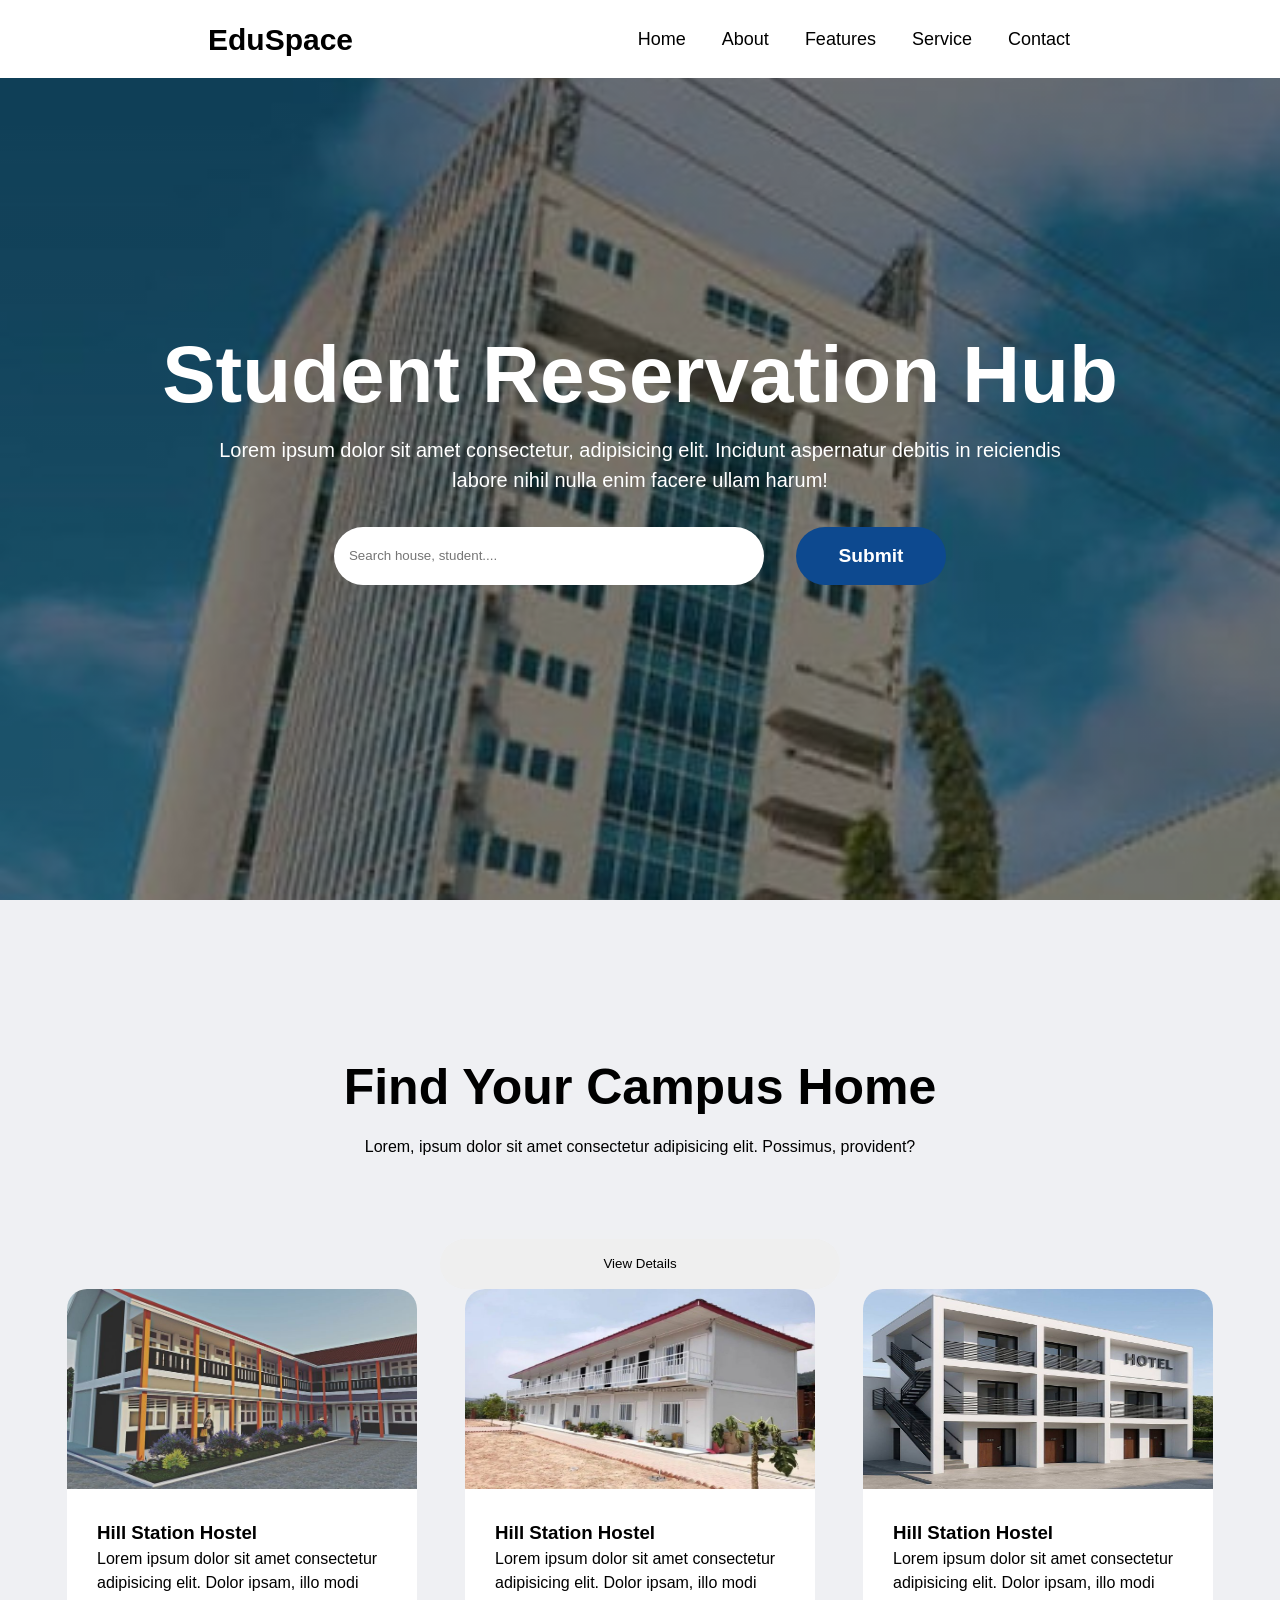
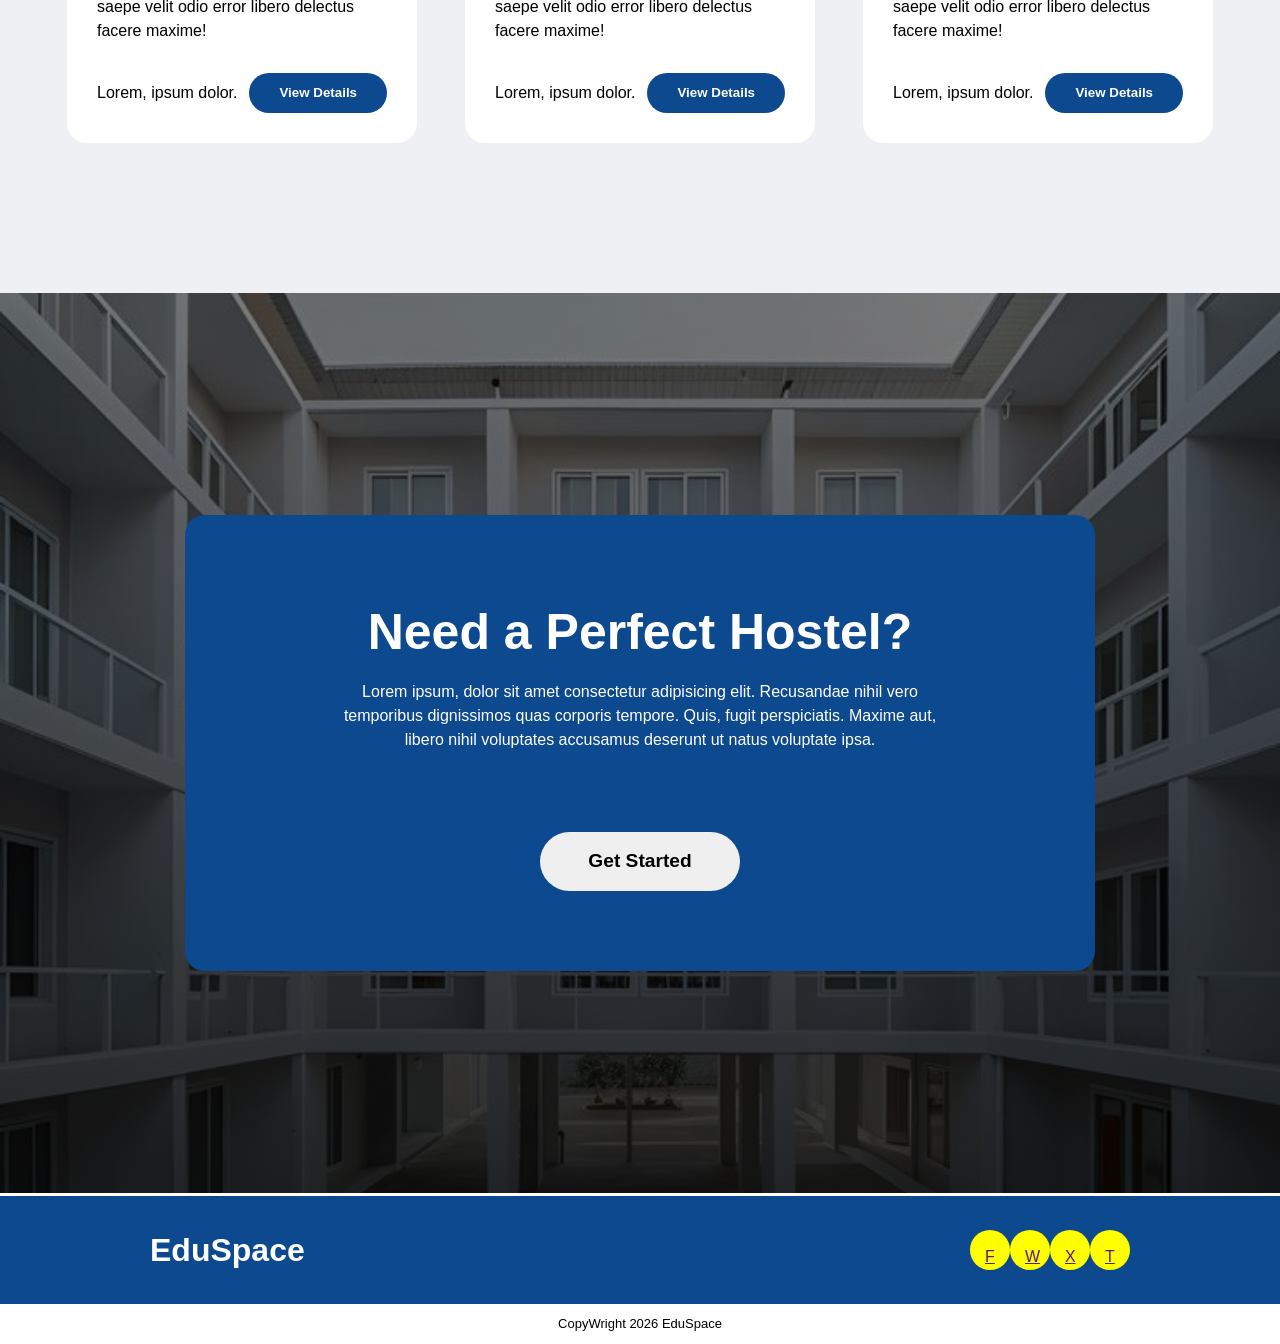
==== index.html @ 9e896684 "Add About, Contact, Features, and Services pages with corresponding styles and images - Created abou" ====
<!doctype html>
<html lang="en">
  <head>
    <meta charset="UTF-8" />
    <meta name="viewport" content="width=device-width, initial-scale=1.0" />
    <link rel="stylesheet" href="/style.css" />
    <title>Assignment 1</title>
  </head>
  <body>
    <header>
      <nav>
        <div class="logo">EduSpace</div>

        <ul>
          <li><a href="/index.html">Home</a></li>
          <li><a href="/about.html">About</a></li>
          <li><a href="/features.html">Features</a></li>
          <li><a href="/services.html">Service</a></li>
          <li><a href="/contact.html">Contact</a></li>
        </ul>
      </nav>
    </header>

    <section class="hero">
      <div class="bg-layer">
        <div class="hero-content">
          <div class="hero-text">
            <h1 class="h1-text">Student Reservation Hub</h1>
            <p class="p-text">
              Lorem ipsum dolor sit amet consectetur, adipisicing elit. Incidunt
              aspernatur debitis in reiciendis labore nihil nulla enim facere
              ullam harum!
            </p>
          </div>

          <div class="input-container">
            <input type="text" placeholder="Search house, student...." />
            <button>Submit</button>
          </div>
          <!-- <div class="availability-box">
          <div class="availability-box-content">
            <div class="text">
              <p>Lorem ipsum dolor sit amet consectetur.</p>
              <h3>Lorem ipsum dolor sit.</h3>
            </div>
            <div class="input-box">
              <input type="date" name="" id="" />
              <input type="date" name="" id="" />
            </div>
            <div class="check-btn-container">
              <button type="submit" class="check-btn">Submit</button>
            </div>
          </div>
        </div> -->
        </div>
      </div>
    </section>

    <section class="house-listing">
      <div class="section-container">
        <div class="section-header">
          <h2 class="h2-text">Find Your Campus Home</h2>
          <p class="p-text">
            Lorem, ipsum dolor sit amet consectetur adipisicing elit. Possimus,
            provident?
          </p>
        </div>

        <!-- The Trigger Button (Place this inside your hostel card components) -->
        <button popovertarget="hostel-popover" class="view-details-btn">
          View Details
        </button>

        <!-- The Popover Modal Component -->
        <div id="hostel-popover" popover>
          <div class="popover-container">
            <!-- Left Column: Image -->
            <div class="popover-media">
              <img
                src="https://unsplash.com"
                alt="Hill Station Hostel Exterior"
              />
            </div>

            <!-- Right Column: Text & Content -->
            <div class="popover-content">
              <div class="popover-header">
                <h2>Hill Station Hostel</h2>
                <div class="rating">⭐ 4.8 / 5.0</div>
              </div>

              <p class="popover-description">
                Lorem ipsum dolor sit amet consectetur adipisicing elit. Dolor
                ipsam, illo modi saepe velit odio error libero delectus facere
                maxime! Experience premium campus living with modern amenities,
                study lounges, and high-speed internet.
              </p>

              <div class="popover-footer">
                <!-- Close Button (uses popovertargetaction="hide") -->
                <button
                  popovertarget="hostel-popover"
                  popovertargetaction="hide"
                  class="close-btn"
                >
                  Close
                </button>
              </div>
            </div>
          </div>
        </div>

        <div class="listing-card-container">
          <div class="card">
            <div class="card-img">
              <img src="/assets/images/image4.jpeg" alt="" />
            </div>
            <div class="card-bottom-content">
              <div class="card-header">
                <h3 class="h3-text">Hill Station Hostel</h3>
              </div>
              <div class="card-par">
                <p>
                  Lorem ipsum dolor sit amet consectetur adipisicing elit. Dolor
                  ipsam, illo modi saepe velit odio error libero delectus facere
                  maxime!
                </p>
              </div>

              <div class="card-footer">
                <p>Lorem, ipsum dolor.</p>
                <button popovertarget="hostel-popover">View Details</button>
              </div>
            </div>
          </div>

          <div class="card">
            <div class="card-img">
              <img src="/assets/images/image7.jpeg" alt="" />
            </div>
            <div class="card-bottom-content">
              <div class="card-header">
                <h3 class="h3-text">Hill Station Hostel</h3>
              </div>
              <div class="card-par">
                <p>
                  Lorem ipsum dolor sit amet consectetur adipisicing elit. Dolor
                  ipsam, illo modi saepe velit odio error libero delectus facere
                  maxime!
                </p>
              </div>

              <div class="card-footer">
                <p>Lorem, ipsum dolor.</p>
                <button>View Details</button>
              </div>
            </div>
          </div>
          <div class="card">
            <div class="card-img">
              <img src="/assets/images/image3.jpeg" alt="" />
            </div>
            <div class="card-bottom-content">
              <div class="card-header">
                <h3 class="h3-text">Hill Station Hostel</h3>
              </div>
              <div class="card-par">
                <p>
                  Lorem ipsum dolor sit amet consectetur adipisicing elit. Dolor
                  ipsam, illo modi saepe velit odio error libero delectus facere
                  maxime!
                </p>
              </div>

              <div class="card-footer">
                <p>Lorem, ipsum dolor.</p>
                <button>View Details</button>
              </div>
            </div>
          </div>
        </div>
      </div>
    </section>

    <!-- CTA Section -->
    <section class="cta-section">
      <div class="section-container">
        <div class="cta-container">
          <div class="section-header">
            <h2 class="h2-text">Need a Perfect Hostel?</h2>
            <p class="p-text">
              Lorem ipsum, dolor sit amet consectetur adipisicing elit.
              Recusandae nihil vero temporibus dignissimos quas corporis
              tempore. Quis, fugit perspiciatis. Maxime aut, libero nihil
              voluptates accusamus deserunt ut natus voluptate ipsa.
            </p>
          </div>
          <div class="input-container">
            <!-- <input type="text" placeholder="Search house, student...." /> -->
            <button>Get Started</button>
          </div>
        </div>
      </div>
    </section>

    <!-- Footer section -->
    <footer>
      <div class="footer-container">
        <div class="footer-head">
          <h1>EduSpace</h1>
          <div class="sm-icons">
            <ul>
              <a href="">
                <li>F</li>
              </a>
              <a href="">
                <li>W</li>
              </a>
              <a href="">
                <li>X</li>
              </a>
              <a href="">
                <li>T</li>
              </a>
            </ul>
          </div>
        </div>
      </div>
      <div class="footer-copy">CopyWright 2026 EduSpace</div>
    </footer>
  </body>
</html>
---- style.css ----
* {
  margin: 0;
  padding: 0;
  font-family: "Segoe UI", Tahoma, Geneva, Verdana, sans-serif;
  border: none;
  list-style: none;
  line-height: 1.5;
}

/* Section default style */
section .section-container {
  padding: 150px 0 150px 0;
  display: flex;
  flex-direction: column;
  align-items: center;
  justify-content: center;
}

body {
  background-color: #fff;
}
header {
  display: flex;
  flex-direction: row;
  /* padding-top: 3rem; */
  /* margin-left: 20rem; */
  /* margin-right: 20rem; */
  position: absolute;
  top: 0;
  left: 0;
  right: 0;
}
header .logo {
  font-weight: bold;
  font-size: 30px;
}
header nav {
  display: flex;
  align-items: center;
  justify-content: space-between;
  padding:  15px 13rem 15px 13rem;
  width: 100%;
  flex-direction: row;
  background-color: #fff;
  /* border-radius: 10px; */
  height: 3rem;
}
header nav ul {
  display: flex;
  flex-direction: row;
  gap: 2rem;
}

header nav ul a{
  text-decoration: none;
  font-size: 18px;
  color: #000;
}
header nav ul a:active{
  font-weight: bold;
}
header nav ul a:hover{
  font-weight: bold;
  transition: 0.2s ease-in-out;
  
}
header nav ul li {
  display: flex;
  margin: 2px;
  flex-direction: row;
  justify-content: space-around;
}

/* HERO SECTION */
.hero {
  background-image:
    linear-gradient(rgba(0, 0, 0, 0.5), rgba(0, 0, 0, 0.5)),
    url(./assets/images/image2.jpeg);
  background-size: cover;
  height: 100vh;
  display: flex;
  justify-content: center;
  align-items: center;
  background-position: center;
}

.bg-layer {
  background-color: rgba(#000, #000, #000, 12);
  /* position: ab; */
  height: 100vh;
  display: flex;
  justify-content: center;
  align-items: center;
  width: 100%;
}
.bg-layer .hero-text {
  text-align: center;
  display: flex;
  flex-direction: column;
  align-items: center;
  justify-content: center;
}
.h1-text {
  font-size: 5rem;
  font-family: "Segoe UI", Tahoma, Geneva, Verdana, sans-serif;
  color: #fff;
}
.hero .p-text {
  color: #fff !important;
}
.hero-text .p-text {
  /* font-size: 1.2rem; */
  font-size: 20px;

  width: 900px;
}

/* Hero Content */
.hero-content {
  display: flex;
  flex-direction: column;
  justify-content: center;
  align-items: center;
  gap: 2rem;
}

.input-container {
  display: flex;
  gap: 2rem;
}
.hero-content input,
button {
  padding: 15px;
  border-radius: 50rem;
  width: 400px;
}
.hero-content button {
  color: #fff;
  font-weight: bold;
  font-size: 1.2rem;
  width: 150px;
  background-color: rgb(13, 73, 143);
}

section.house-listing {
  background-color: #eff0f3;
}
section.house-listing .section-header {
  display: flex;
  flex-direction: column;
  text-align: center;
}

section .section-header {
  margin-bottom: 5rem;
  display: flex;
  flex-direction: column;
  align-items: center;
  text-align: center;
}
section .section-header .h2-text {
  font-size: 50px;
  margin-bottom: 10px;
  font-weight: bold;
}

section .section-header .h2-text,
.p-text {
  width: 600px;
}
.house-listing .h2-text,
.p-text {
  color: #000 !important;
}

.listing-card-container {
  display: flex;
  align-items: center;
  justify-content: center;
  gap: 3rem;
  /* display: grid; */
  /* grid-template-columns: repeat(2); */
}

.listing-card-container .card {
  width: 350px;
  background-color: #fff;
  border-radius: 20px;
}

.listing-card-container .card-img {
  height: 200px;
}

.listing-card-container img {
  border-top-left-radius: 20px;
  border-top-right-radius: 20px;
  width: 100%;

  /* width: fit-content; */
  /* height: fit-content; */
  height: 200px;
}

.card-bottom-content {
  padding: 30px;
}
.card-bottom-content .card-footer {
  margin-top: 30px;
  display: flex;
  flex-direction: row;
  align-items: center;
  justify-content: space-between;
}
.card-bottom-content button {
  width: fit-content;
  padding: 10px 30px;
  color: #fff;
  font-weight: bold;
  background-color: rgb(13, 73, 143);
}

/* CTA Section */
section.cta-section {
  background-image:
    linear-gradient(rgba(0, 0, 0, 0.5), rgba(0, 0, 0, 0.8)),
    url(./assets/images/image10.jpeg);
  background-size: cover;
  height: 100vh;
  display: flex;
  justify-content: center;
  align-items: center;
  background-position: center;
}

section .cta-container {
  background-color: rgb(13, 73, 143);
  padding: 5rem;
  display: flex;
  flex-direction: column;
  align-items: center;
  justify-content: center;
  width: 750px;
  border-radius: 20px;
}

section .cta-container .h2-text,
.cta-container .p-text {
  color: #fff !important ;
}
section .cta-container button {
  font-weight: bold;
  font-size: 1.2rem;
  width: 200px;
}

/* Footer section style */
footer {
  background-color: rgb(13, 73, 143);
  border-width: 20px;
  border-top: solid #fff
}

footer .footer-container {
  padding: 30px 150px;
  display: flex;
  flex-direction: column;
}
footer .footer-head {
  display: flex;
  flex-direction: row;
  justify-content: space-between;
  align-items: center;
  color: #fff;
}

footer .sm-icons ul {
  display: flex;
  flex-direction: row;
}
footer .sm-icons ul li {
  padding: 15px;
  width: 10px;
  height: 10px;
  border-radius: 500px;
  background-color: yellow;
}

footer .footer-copy {
  background-color: #fff;
  text-align: center;
  padding: 10px;
  font-size: small;
}

/* Popover Main Window Styles */
#hostel-popover {
  border: none;
  border-radius: 12px;
  box-shadow: 0 20px 40px rgba(0, 0, 0, 0.25);
  padding: 0;
  max-width: 800px;
  width: 90%;
  overflow: hidden;
  background-color: #ffffff;
  
  /* Center the popover cleanly on screen */
  margin: auto; 
}

/* Two-Column Layout */
.popover-container {
  display: flex;
  flex-direction: row;
  min-height: 400px;
}

/* Left Image Box */
.popover-media {
  flex: 1;
  background-color: #f0f0f0;
}

.popover-media img {
  width: 100%;
  height: 100%;
  object-fit: cover;
  display: block;
}

/* Right Content Box */
.popover-content {
  flex: 1.2;
  padding: 32px;
  display: flex;
  flex-direction: column;
  justify-content: space-between;
}

/* Typography & Details */
.popover-header h2 {
  margin: 0 0 6px 0;
  font-size: 1.6rem;
  color: #1a1a1a;
  font-family: sans-serif;
}

.rating {
  font-size: 0.95rem;
  color: #e67e22;
  font-weight: bold;
}

.popover-description {
  color: #555555;
  font-size: 0.95rem;
  line-height: 1.6;
  margin: 20px 0;
}

/* Dimmed & Blurred Page Overlay */
#hostel-popover::backdrop {
  background-color: rgba(0, 0, 0, 0.4);
  backdrop-filter: blur(4px);
}

/* Buttons */
.close-btn {
  background-color: #0056b3;
  color: #ffffff;
  border: none;
  padding: 10px 24px;
  font-size: 0.95rem;
  font-weight: 600;
  border-radius: 6px;
  cursor: pointer;
  align-self: flex-start;
  transition: background 0.2s ease;
}

.close-btn:hover {
  background-color: #004085;
}

/* Mobile Responsiveness (Stacked columns on small screens) */
@media (max-width: 650px) {
  .popover-container {
    flex-direction: column;
  }
  .popover-media {
    height: 200px;
  }
}
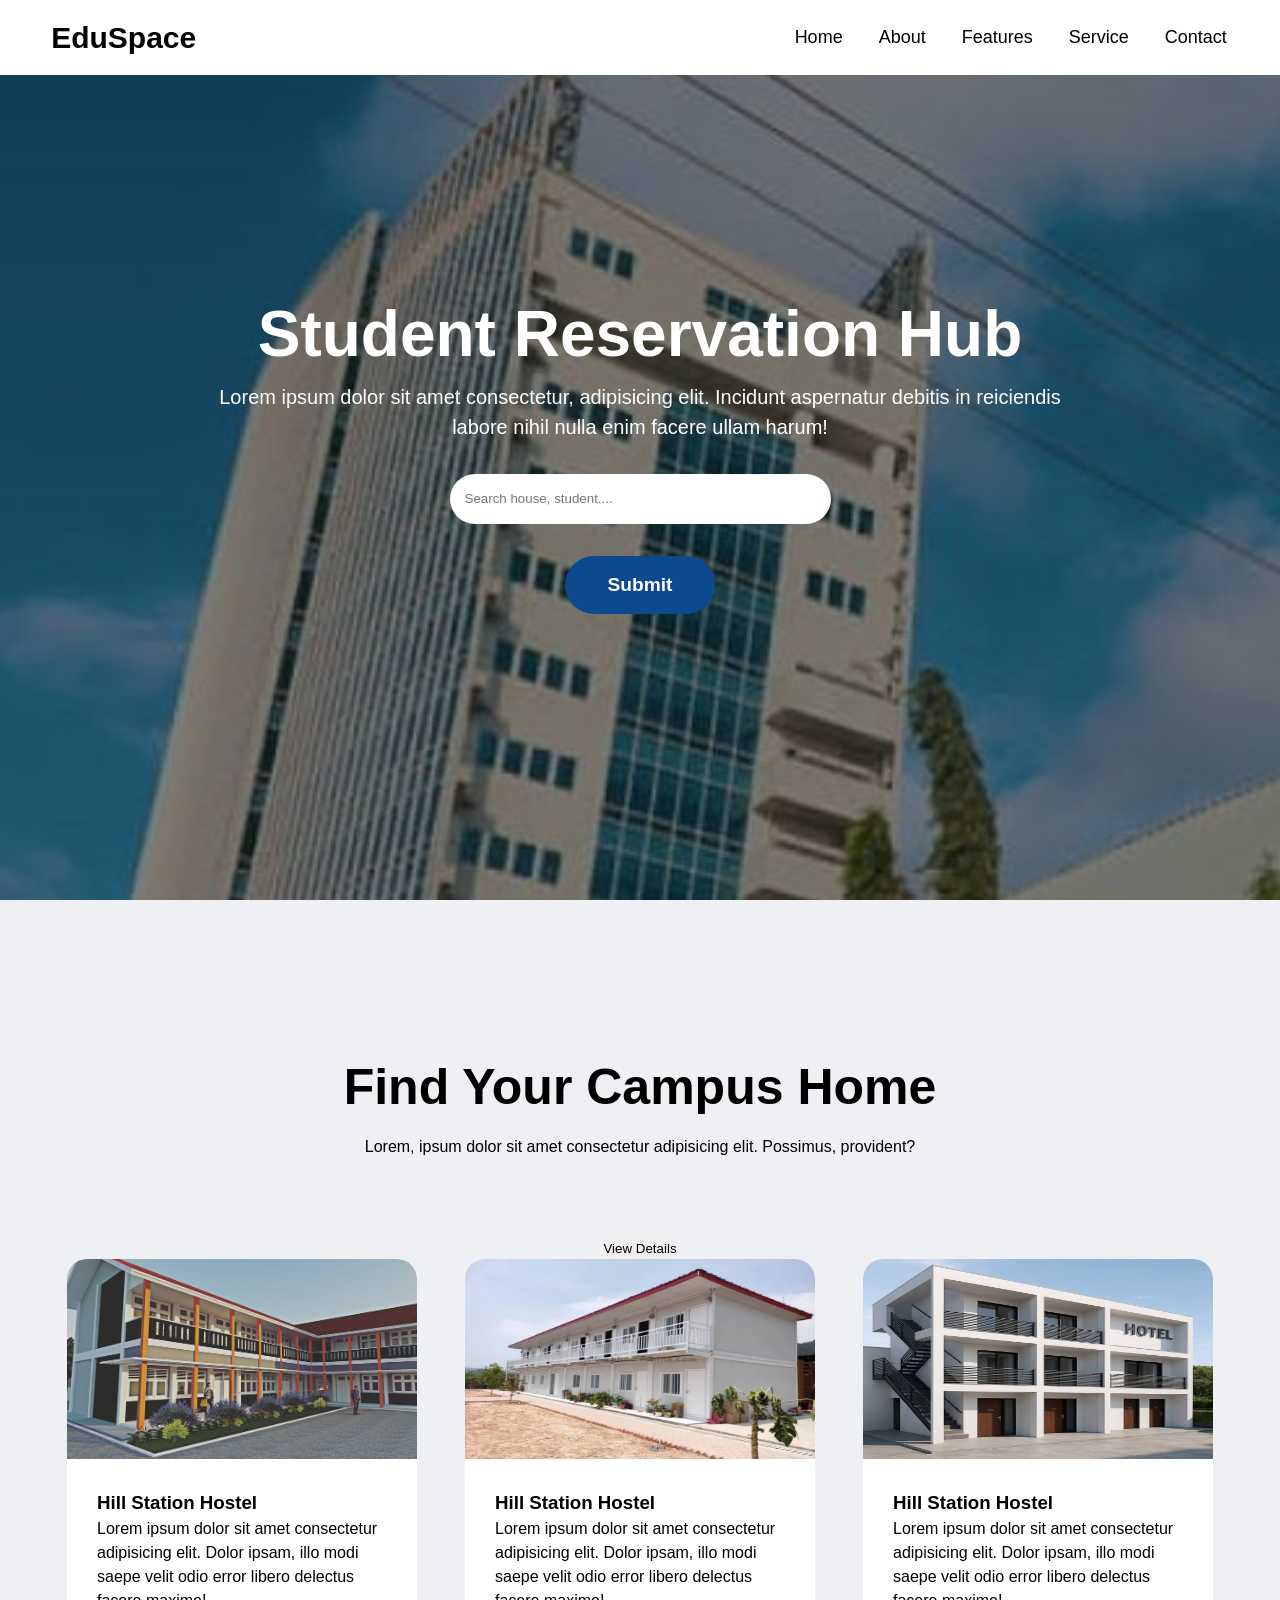
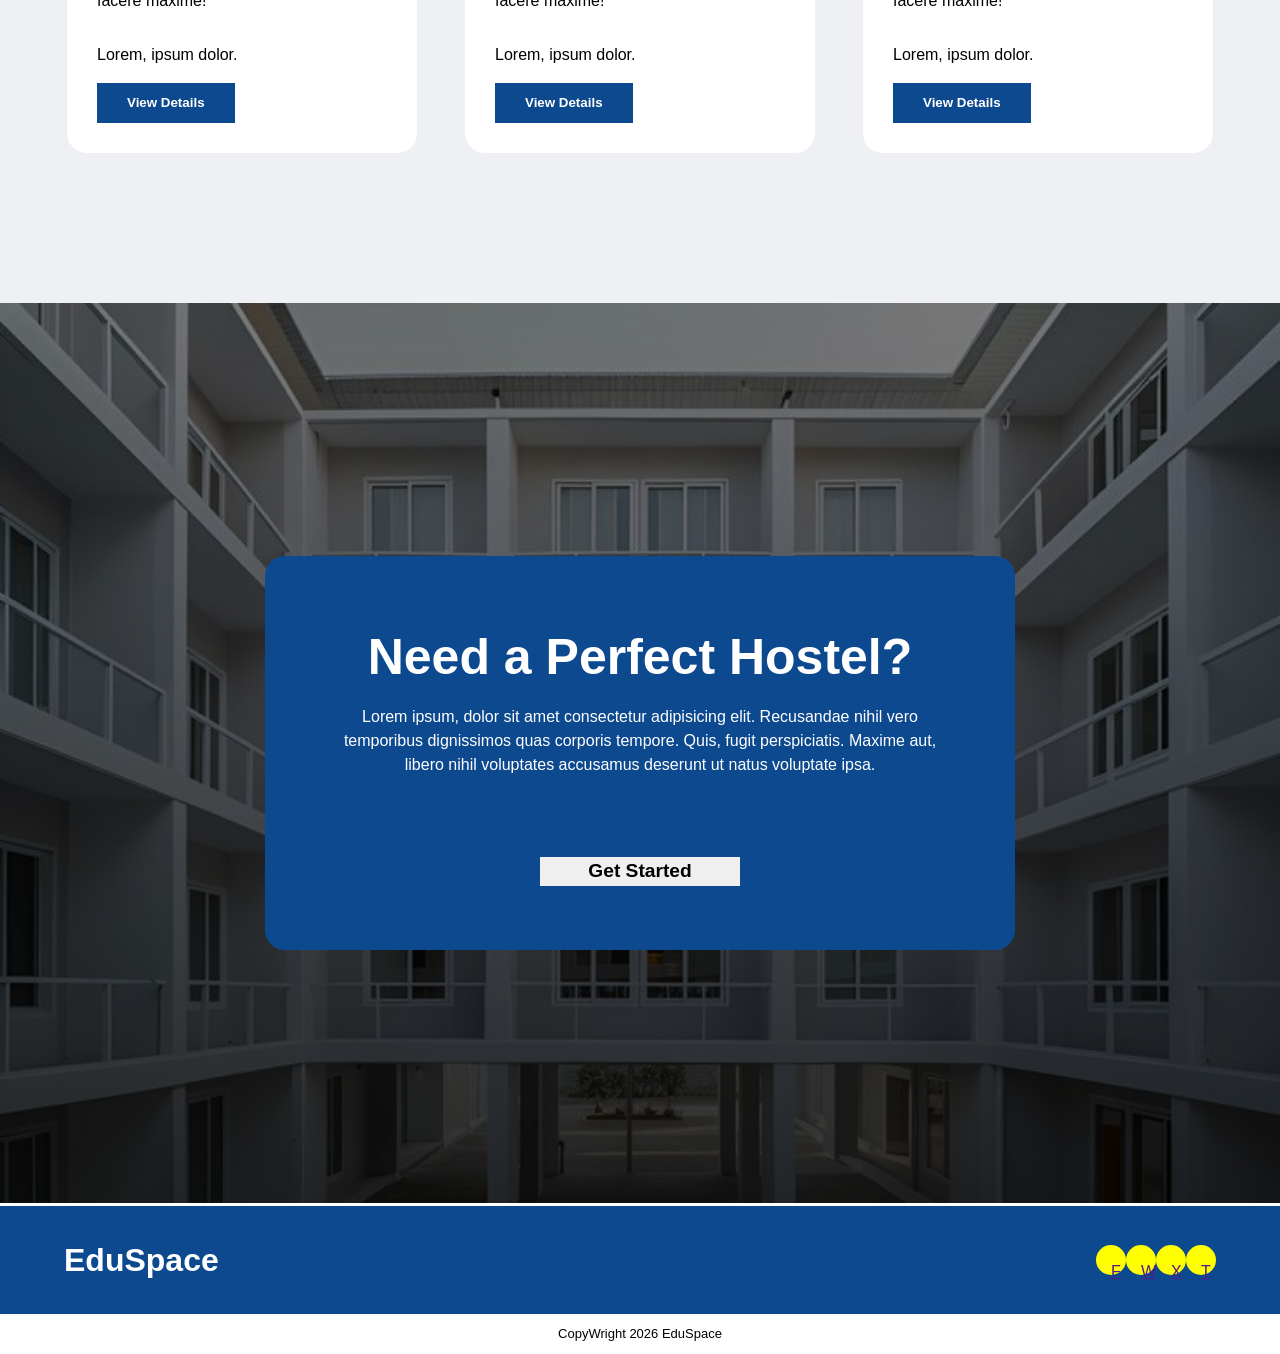
==== commit 93f566cb: "Refactor HTML and CSS for improved structure and responsiveness; update links and styles across mult" ====
--- a/index.html
+++ b/index.html
@@ -3,20 +3,26 @@
   <head>
     <meta charset="UTF-8" />
     <meta name="viewport" content="width=device-width, initial-scale=1.0" />
-    <link rel="stylesheet" href="/style.css" />
+    <link rel="stylesheet" href="style.css" />
     <title>Assignment 1</title>
   </head>
   <body>
     <header>
       <nav>
         <div class="logo">EduSpace</div>
+        <input class="menu-checkbox" type="checkbox" id="menu-toggle" />
+        <label class="menu-toggle" for="menu-toggle" aria-label="Toggle navigation">
+          <span></span>
+          <span></span>
+          <span></span>
+        </label>
 
         <ul>
-          <li><a href="/index.html">Home</a></li>
-          <li><a href="/about.html">About</a></li>
-          <li><a href="/features.html">Features</a></li>
-          <li><a href="/services.html">Service</a></li>
-          <li><a href="/contact.html">Contact</a></li>
+          <li><a href="index.html">Home</a></li>
+          <li><a href="about.html">About</a></li>
+          <li><a href="features.html">Features</a></li>
+          <li><a href="services.html">Service</a></li>
+          <li><a href="contact.html">Contact</a></li>
         </ul>
       </nav>
     </header>
@@ -77,7 +83,7 @@
             <!-- Left Column: Image -->
             <div class="popover-media">
               <img
-                src="https://unsplash.com"
+                src="assets/images/image10.jpeg"
                 alt="Hill Station Hostel Exterior"
               />
             </div>
@@ -113,7 +119,7 @@
         <div class="listing-card-container">
           <div class="card">
             <div class="card-img">
-              <img src="/assets/images/image4.jpeg" alt="" />
+              <img src="assets/images/image4.jpeg" alt="" />
             </div>
             <div class="card-bottom-content">
               <div class="card-header">
@@ -136,7 +142,7 @@
 
           <div class="card">
             <div class="card-img">
-              <img src="/assets/images/image7.jpeg" alt="" />
+              <img src="assets/images/image7.jpeg" alt="" />
             </div>
             <div class="card-bottom-content">
               <div class="card-header">
@@ -158,7 +164,7 @@
           </div>
           <div class="card">
             <div class="card-img">
-              <img src="/assets/images/image3.jpeg" alt="" />
+              <img src="assets/images/image3.jpeg" alt="" />
             </div>
             <div class="card-bottom-content">
               <div class="card-header">
--- a/style.css
+++ b/style.css
@@ -1,10 +1,16 @@
 * {
   margin: 0;
   padding: 0;
+  box-sizing: border-box;
   font-family: "Segoe UI", Tahoma, Geneva, Verdana, sans-serif;
   border: none;
   list-style: none;
   line-height: 1.5;
+}
+
+img {
+  max-width: 100%;
+  display: block;
 }
 
 /* Section default style */
@@ -38,17 +44,19 @@
   display: flex;
   align-items: center;
   justify-content: space-between;
-  padding:  15px 13rem 15px 13rem;
+  padding: 15px clamp(1rem, 4vw, 13rem);
   width: 100%;
   flex-direction: row;
   background-color: #fff;
-  /* border-radius: 10px; */
-  height: 3rem;
+  min-height: 3rem;
+  gap: 1rem;
 }
 header nav ul {
   display: flex;
   flex-direction: row;
   gap: 2rem;
+  flex-wrap: wrap;
+  justify-content: center;
 }
 
 header nav ul a{
@@ -69,6 +77,19 @@
   margin: 2px;
   flex-direction: row;
   justify-content: space-around;
+}
+
+.menu-checkbox {
+  position: absolute;
+  width: 1px;
+  height: 1px;
+  overflow: hidden;
+  clip-path: inset(50%);
+  white-space: nowrap;
+}
+
+.menu-toggle {
+  display: none;
 }
 
 /* HERO SECTION */
@@ -101,7 +122,7 @@
   justify-content: center;
 }
 .h1-text {
-  font-size: 5rem;
+  font-size: clamp(2.6rem, 5vw, 5rem);
   font-family: "Segoe UI", Tahoma, Geneva, Verdana, sans-serif;
   color: #fff;
 }
@@ -111,8 +132,7 @@
 .hero-text .p-text {
   /* font-size: 1.2rem; */
   font-size: 20px;
-
-  width: 900px;
+  width: min(900px, 90vw);
 }
 
 /* Hero Content */
@@ -127,12 +147,14 @@
 .input-container {
   display: flex;
   gap: 2rem;
+  flex-wrap: wrap;
+  justify-content: center;
 }
 .hero-content input,
-button {
+.hero-content button {
   padding: 15px;
   border-radius: 50rem;
-  width: 400px;
+  width: min(400px, 100%);
 }
 .hero-content button {
   color: #fff;
@@ -166,7 +188,7 @@
 
 section .section-header .h2-text,
 .p-text {
-  width: 600px;
+  width: min(600px, 100%);
 }
 .house-listing .h2-text,
 .p-text {
@@ -175,15 +197,16 @@
 
 .listing-card-container {
   display: flex;
-  align-items: center;
-  justify-content: center;
+  align-items: stretch;
+  justify-content: center;
+  flex-wrap: wrap;
   gap: 3rem;
   /* display: grid; */
   /* grid-template-columns: repeat(2); */
 }
 
 .listing-card-container .card {
-  width: 350px;
+  width: min(350px, 100%);
   background-color: #fff;
   border-radius: 20px;
 }
@@ -211,6 +234,8 @@
   flex-direction: row;
   align-items: center;
   justify-content: space-between;
+  gap: 1rem;
+  flex-wrap: wrap;
 }
 .card-bottom-content button {
   width: fit-content;
@@ -235,12 +260,12 @@
 
 section .cta-container {
   background-color: rgb(13, 73, 143);
-  padding: 5rem;
-  display: flex;
-  flex-direction: column;
-  align-items: center;
-  justify-content: center;
-  width: 750px;
+  padding: clamp(2rem, 5vw, 5rem);
+  display: flex;
+  flex-direction: column;
+  align-items: center;
+  justify-content: center;
+  width: min(750px, calc(100% - 2rem));
   border-radius: 20px;
 }
 
@@ -262,7 +287,7 @@
 }
 
 footer .footer-container {
-  padding: 30px 150px;
+  padding: 30px clamp(1.5rem, 5vw, 9.375rem);
   display: flex;
   flex-direction: column;
 }
@@ -272,6 +297,8 @@
   justify-content: space-between;
   align-items: center;
   color: #fff;
+  gap: 1rem;
+  flex-wrap: wrap;
 }
 
 footer .sm-icons ul {
@@ -291,6 +318,140 @@
   text-align: center;
   padding: 10px;
   font-size: small;
+}
+
+@media (max-width: 900px) {
+  header {
+    position: relative;
+  }
+
+  header nav {
+    flex-direction: column;
+    padding-top: 1rem;
+    padding-bottom: 1rem;
+  }
+
+  .hero {
+    height: auto;
+    min-height: 100vh;
+  }
+
+  .bg-layer {
+    padding: 5rem 1rem 4rem;
+  }
+
+  .listing-card-container {
+    flex-direction: column;
+  }
+
+  .card-bottom-content .card-footer {
+    justify-content: center;
+  }
+}
+
+@media (max-width: 650px) {
+  header nav {
+    display: grid;
+    grid-template-columns: 1fr auto;
+    align-items: center;
+  }
+
+  header nav .menu-toggle {
+    display: flex;
+    flex-direction: column;
+    justify-content: center;
+    gap: 5px;
+    width: 44px;
+    height: 44px;
+    cursor: pointer;
+  }
+
+  .menu-toggle span {
+    width: 26px;
+    height: 2px;
+    background-color: #000;
+    transition: transform 0.2s ease, opacity 0.2s ease;
+  }
+
+  .menu-checkbox:focus-visible + .menu-toggle {
+    outline: 2px solid rgb(13, 73, 143);
+    outline-offset: 3px;
+  }
+
+  .menu-checkbox:checked + .menu-toggle span:first-child {
+    transform: translateY(7px) rotate(45deg);
+  }
+
+  .menu-checkbox:checked + .menu-toggle span:nth-child(2) {
+    opacity: 0;
+  }
+
+  .menu-checkbox:checked + .menu-toggle span:last-child {
+    transform: translateY(-7px) rotate(-45deg);
+  }
+
+  header nav ul {
+    display: none;
+    grid-column: 1 / -1;
+    flex-direction: column;
+    align-items: stretch;
+    gap: 0;
+    width: 100%;
+  }
+
+  .menu-checkbox:checked ~ ul {
+    display: flex;
+  }
+
+  header nav ul li {
+    margin: 0;
+  }
+
+  header nav ul a {
+    display: block;
+    padding: 0.75rem 0;
+  }
+
+  .hero-content {
+    width: 100%;
+  }
+
+  .hero-text .p-text,
+  section .section-header .p-text {
+    width: min(100%, 90vw);
+  }
+
+  .input-container {
+    flex-direction: column;
+    width: min(100%, 400px);
+  }
+
+  .hero-content input,
+  .hero-content button {
+    width: 100%;
+  }
+
+  section .section-header .h2-text {
+    font-size: 2.4rem;
+  }
+
+  .listing-card-container .card {
+    width: min(100%, 350px);
+  }
+
+  .card-bottom-content {
+    padding: 20px;
+  }
+
+  footer .footer-head {
+    flex-direction: column;
+    text-align: center;
+    justify-content: center;
+  }
+
+  footer .footer-container {
+    padding: 30px 20px;
+  }
 }
 
 /* Popover Main Window Styles */
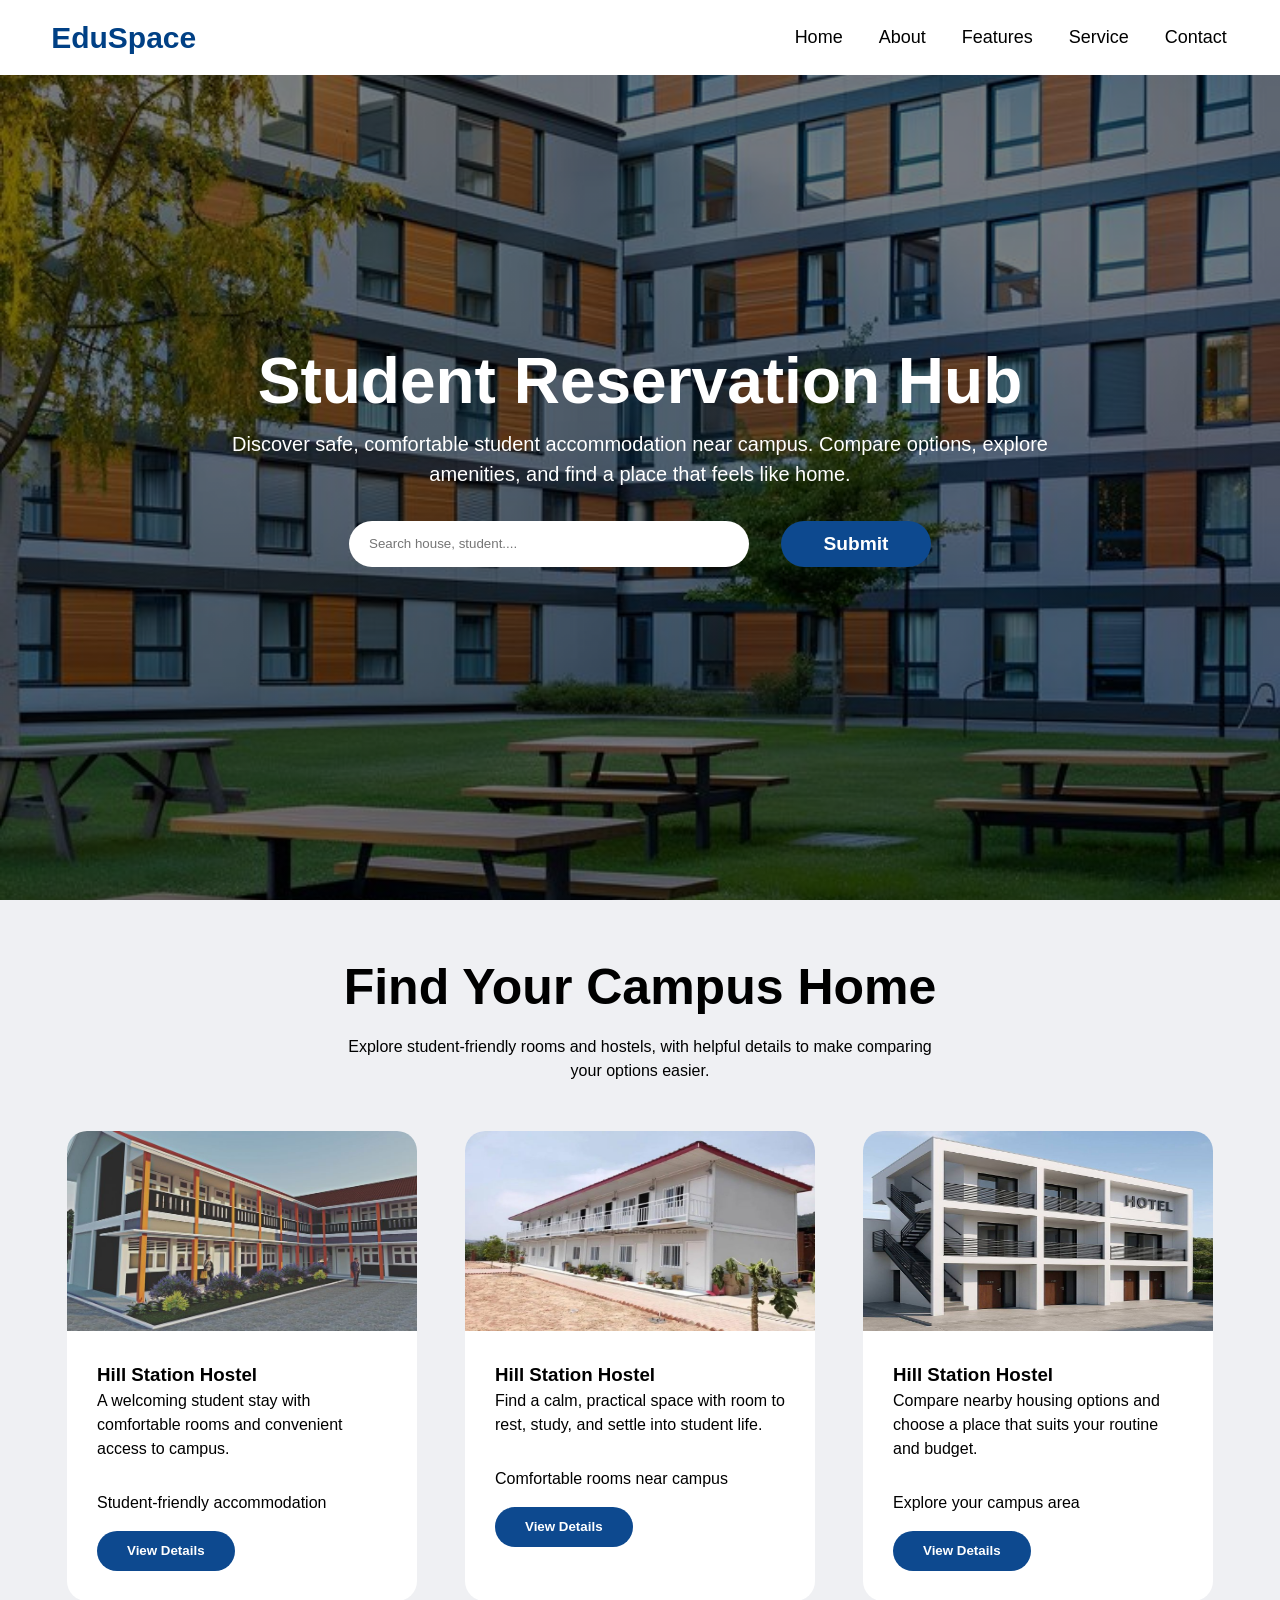
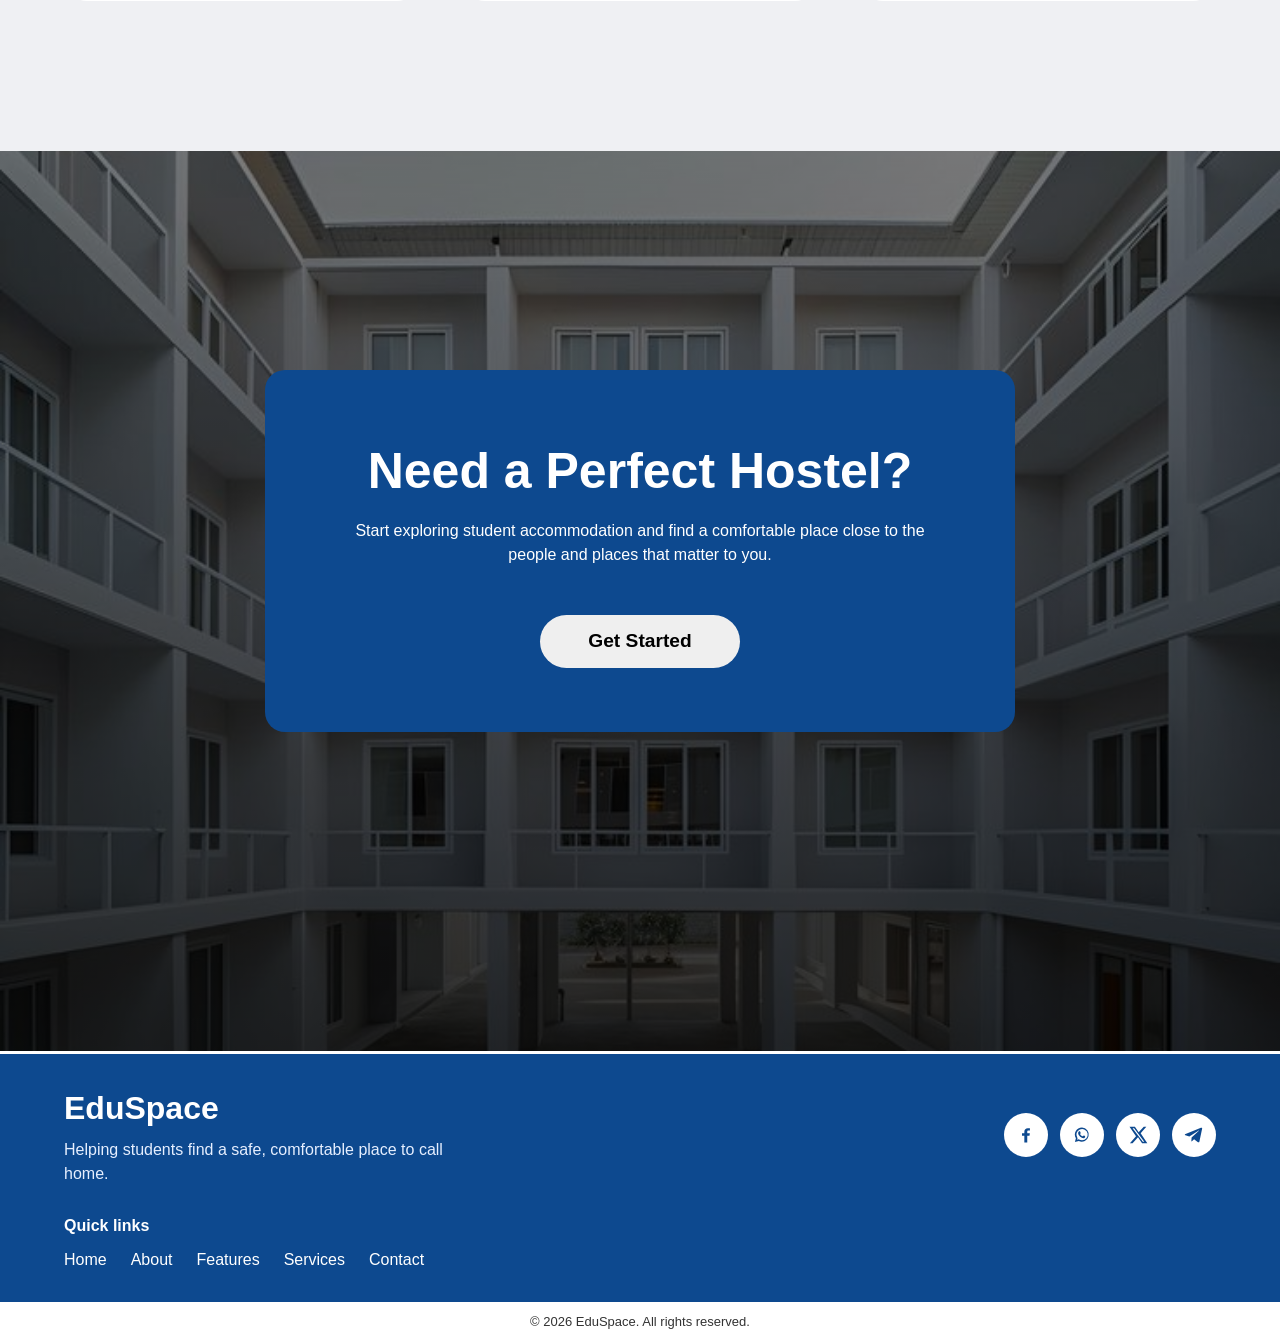
==== commit 30a7cf18: "Add About, Contact, Features, and Services pages with corresponding styles - Created about.html with" ====
--- a/index.html
+++ b/index.html
@@ -3,15 +3,23 @@
   <head>
     <meta charset="UTF-8" />
     <meta name="viewport" content="width=device-width, initial-scale=1.0" />
-    <link rel="stylesheet" href="style.css" />
+    <link rel="stylesheet" href="/styles/style.css" />
+    <link rel="stylesheet" href="/styles/responsiveness/large_screen.css" />
+    <link rel="stylesheet" href="/styles/responsiveness/small_screen.css" />
+    <link rel="stylesheet" href="/styles/responsiveness/home.css" />
     <title>Assignment 1</title>
   </head>
   <body>
     <header>
       <nav>
         <div class="logo">EduSpace</div>
+        <!-- <div class="logo"><a href="./index.html">EduSpace</a></div> -->
         <input class="menu-checkbox" type="checkbox" id="menu-toggle" />
-        <label class="menu-toggle" for="menu-toggle" aria-label="Toggle navigation">
+        <label
+          class="menu-toggle"
+          for="menu-toggle"
+          aria-label="Toggle navigation"
+        >
           <span></span>
           <span></span>
           <span></span>
@@ -19,10 +27,10 @@
 
         <ul>
           <li><a href="index.html">Home</a></li>
-          <li><a href="about.html">About</a></li>
-          <li><a href="features.html">Features</a></li>
-          <li><a href="services.html">Service</a></li>
-          <li><a href="contact.html">Contact</a></li>
+          <li><a href="/pages/about.html">About</a></li>
+          <li><a href="/pages/features.html">Features</a></li>
+          <li><a href="/pages/services.html">Service</a></li>
+          <li><a href="/pages/contact.html">Contact</a></li>
         </ul>
       </nav>
     </header>
@@ -33,9 +41,9 @@
           <div class="hero-text">
             <h1 class="h1-text">Student Reservation Hub</h1>
             <p class="p-text">
-              Lorem ipsum dolor sit amet consectetur, adipisicing elit. Incidunt
-              aspernatur debitis in reiciendis labore nihil nulla enim facere
-              ullam harum!
+              Discover safe, comfortable student accommodation near campus.
+              Compare options, explore amenities, and find a place that feels
+              like home.
             </p>
           </div>
 
@@ -46,8 +54,8 @@
           <!-- <div class="availability-box">
           <div class="availability-box-content">
             <div class="text">
-              <p>Lorem ipsum dolor sit amet consectetur.</p>
-              <h3>Lorem ipsum dolor sit.</h3>
+              <p>Make your next move with confidence.</p>
+              <h3>Find a place to call home.</h3>
             </div>
             <div class="input-box">
               <input type="date" name="" id="" />
@@ -67,15 +75,10 @@
         <div class="section-header">
           <h2 class="h2-text">Find Your Campus Home</h2>
           <p class="p-text">
-            Lorem, ipsum dolor sit amet consectetur adipisicing elit. Possimus,
-            provident?
+            Explore student-friendly rooms and hostels, with helpful details to
+            make comparing your options easier.
           </p>
         </div>
-
-        <!-- The Trigger Button (Place this inside your hostel card components) -->
-        <button popovertarget="hostel-popover" class="view-details-btn">
-          View Details
-        </button>
 
         <!-- The Popover Modal Component -->
         <div id="hostel-popover" popover>
@@ -96,14 +99,12 @@
               </div>
 
               <p class="popover-description">
-                Lorem ipsum dolor sit amet consectetur adipisicing elit. Dolor
-                ipsam, illo modi saepe velit odio error libero delectus facere
-                maxime! Experience premium campus living with modern amenities,
-                study lounges, and high-speed internet.
+                Enjoy a welcoming place to study and relax, with convenient
+                campus access, comfortable rooms, and useful shared amenities.
               </p>
 
               <div class="popover-footer">
-                <!-- Close Button (uses popovertargetaction="hide") -->
+                <!-- Close Button -->
                 <button
                   popovertarget="hostel-popover"
                   popovertargetaction="hide"
@@ -127,14 +128,13 @@
               </div>
               <div class="card-par">
                 <p>
-                  Lorem ipsum dolor sit amet consectetur adipisicing elit. Dolor
-                  ipsam, illo modi saepe velit odio error libero delectus facere
-                  maxime!
+                  A welcoming student stay with comfortable rooms and convenient
+                  access to campus.
                 </p>
               </div>
 
               <div class="card-footer">
-                <p>Lorem, ipsum dolor.</p>
+                <p>Student-friendly accommodation</p>
                 <button popovertarget="hostel-popover">View Details</button>
               </div>
             </div>
@@ -150,14 +150,13 @@
               </div>
               <div class="card-par">
                 <p>
-                  Lorem ipsum dolor sit amet consectetur adipisicing elit. Dolor
-                  ipsam, illo modi saepe velit odio error libero delectus facere
-                  maxime!
+                  Find a calm, practical space with room to rest, study, and
+                  settle into student life.
                 </p>
               </div>
 
               <div class="card-footer">
-                <p>Lorem, ipsum dolor.</p>
+                <p>Comfortable rooms near campus</p>
                 <button>View Details</button>
               </div>
             </div>
@@ -172,14 +171,13 @@
               </div>
               <div class="card-par">
                 <p>
-                  Lorem ipsum dolor sit amet consectetur adipisicing elit. Dolor
-                  ipsam, illo modi saepe velit odio error libero delectus facere
-                  maxime!
+                  Compare nearby housing options and choose a place that suits
+                  your routine and budget.
                 </p>
               </div>
 
               <div class="card-footer">
-                <p>Lorem, ipsum dolor.</p>
+                <p>Explore your campus area</p>
                 <button>View Details</button>
               </div>
             </div>
@@ -195,10 +193,8 @@
           <div class="section-header">
             <h2 class="h2-text">Need a Perfect Hostel?</h2>
             <p class="p-text">
-              Lorem ipsum, dolor sit amet consectetur adipisicing elit.
-              Recusandae nihil vero temporibus dignissimos quas corporis
-              tempore. Quis, fugit perspiciatis. Maxime aut, libero nihil
-              voluptates accusamus deserunt ut natus voluptate ipsa.
+              Start exploring student accommodation and find a comfortable place
+              close to the people and places that matter to you.
             </p>
           </div>
           <div class="input-container">
@@ -213,26 +209,83 @@
     <footer>
       <div class="footer-container">
         <div class="footer-head">
-          <h1>EduSpace</h1>
+          <div class="footer-brand">
+            <h1>EduSpace</h1>
+            <p>Helping students find a safe, comfortable place to call home.</p>
+          </div>
           <div class="sm-icons">
             <ul>
-              <a href="">
-                <li>F</li>
-              </a>
-              <a href="">
-                <li>W</li>
-              </a>
-              <a href="">
-                <li>X</li>
-              </a>
-              <a href="">
-                <li>T</li>
+              <a
+                href="https://www.facebook.com/"
+                target="_blank"
+                rel="noopener noreferrer"
+                aria-label="Visit Facebook"
+              >
+                <li>
+                  <svg viewBox="0 0 24 24" aria-hidden="true">
+                    <path
+                      d="M13.5 21v-8h2.7l.4-3h-3.1V8.1c0-.9.3-1.5 1.6-1.5h1.6V3.9c-.3 0-1.3-.1-2.5-.1-2.5 0-4.2 1.5-4.2 4.3V10H7.2v3h2.8v8h3.5z"
+                    />
+                  </svg>
+                </li>
+              </a>
+              <a
+                href="https://www.whatsapp.com/"
+                target="_blank"
+                rel="noopener noreferrer"
+                aria-label="Visit WhatsApp"
+              >
+                <li>
+                  <svg viewBox="0 0 24 24" aria-hidden="true">
+                    <path
+                      d="M12 3a8.5 8.5 0 0 0-7.3 12.9L3.5 20.5l4.7-1.2A8.5 8.5 0 1 0 12 3zm0 15.4a6.8 6.8 0 0 1-3.5-1l-.3-.2-2.1.6.6-2-.2-.3A6.8 6.8 0 1 1 12 18.4zm3.7-5.1c-.2-.1-1.2-.6-1.4-.6s-.3-.1-.5.1-.5.6-.7.7-.2.2-.4.1a5.6 5.6 0 0 1-1.7-1.1 6.3 6.3 0 0 1-1.2-1.5c-.1-.2 0-.3.1-.4l.3-.4.2-.3c.1-.1 0-.3 0-.4s-.5-1.2-.7-1.6-.4-.3-.5-.3h-.4c-.1 0-.4.1-.6.3s-.8.8-.8 1.9.8 2.2.9 2.4a9.1 9.1 0 0 0 3.5 3.1c.5.2.9.4 1.2.4.5.2 1 .1 1.4.1s1.2-.5 1.3-1 .2-1 .1-1.1-.2-.2-.4-.3z"
+                    />
+                  </svg>
+                </li>
+              </a>
+              <a
+                href="https://x.com/"
+                target="_blank"
+                rel="noopener noreferrer"
+                aria-label="Visit X"
+              >
+                <li>
+                  <svg viewBox="0 0 24 24" aria-hidden="true">
+                    <path
+                      d="M18.9 2H22l-6.8 7.8L23.2 22h-6.3L12 14.6 5.5 22H2.3l7.3-8.4L1.8 2h6.5l4.5 6.8L18.9 2zm-1.1 18h1.7L7.3 3.9H5.5L17.8 20z"
+                    />
+                  </svg>
+                </li>
+              </a>
+              <a
+                href="https://telegram.org/"
+                target="_blank"
+                rel="noopener noreferrer"
+                aria-label="Visit Telegram"
+              >
+                <li>
+                  <svg viewBox="0 0 24 24" aria-hidden="true">
+                    <path
+                      d="m21.8 4.2-3.3 15.5c-.2 1.1-.8 1.4-1.7.9l-4.7-3.5-2.3 2.2c-.3.3-.5.5-1 .5l.3-4.8 8.8-8c.4-.3-.1-.5-.6-.2L6.4 13.7l-4.7-1.5c-1-.3-1-1 .2-1.5L20.3 3.4c.9-.3 1.7.2 1.5.8z"
+                    />
+                  </svg>
+                </li>
               </a>
             </ul>
           </div>
         </div>
-      </div>
-      <div class="footer-copy">CopyWright 2026 EduSpace</div>
+        <nav class="footer-links" aria-label="Quick links">
+          <h2>Quick links</h2>
+          <ul>
+            <li><a href="/index.html">Home</a></li>
+            <li><a href="/pages/about.html">About</a></li>
+            <li><a href="/pages/features.html">Features</a></li>
+            <li><a href="/pages/services.html">Services</a></li>
+            <li><a href="/pages/contact.html">Contact</a></li>
+          </ul>
+        </nav>
+      </div>
+      <div class="footer-copy">&copy; 2026 EduSpace. All rights reserved.</div>
     </footer>
   </body>
 </html>
--- a/styles/style.css
+++ b/styles/style.css
@@ -0,0 +1,503 @@
+* {
+  margin: 0;
+  padding: 0;
+  box-sizing: border-box;
+  font-family: "Segoe UI", Tahoma, Geneva, Verdana, sans-serif;
+  border: none;
+  list-style: none;
+  line-height: 1.5;
+}
+
+img {
+  max-width: 100%;
+  display: block;
+}
+
+/* Section default style */
+section .section-container {
+  padding: 50px 0 150px 0;
+  display: flex;
+  flex-direction: column;
+  align-items: center;
+  justify-content: center;
+}
+
+body {
+  background-color: #eff0f3;
+}
+header {
+  display: flex;
+  flex-direction: row;
+  /* padding-top: 3rem; */
+  /* margin-left: 20rem; */
+  /* margin-right: 20rem; */
+  position: absolute;
+  top: 0;
+  left: 0;
+  right: 0;
+}
+header .logo {
+  font-weight: bold;
+  font-size: 30px;
+  color: #004085;
+}
+header nav {
+  display: flex;
+  align-items: center;
+  justify-content: space-between;
+  padding: 15px clamp(1rem, 4vw, 13rem);
+  width: 100%;
+  flex-direction: row;
+  background-color: #fff;
+  min-height: 3rem;
+  gap: 1rem;
+}
+header nav ul {
+  display: flex;
+  flex-direction: row;
+  gap: 2rem;
+  flex-wrap: wrap;
+  justify-content: center;
+}
+
+header nav ul a {
+  text-decoration: none;
+  font-size: 18px;
+  color: #000;
+}
+header nav ul a:active {
+  font-weight: bold;
+}
+header nav ul a:hover {
+  font-weight: bold;
+  transition: 0.2s ease-in-out;
+}
+header nav ul li {
+  display: flex;
+  margin: 2px;
+  flex-direction: row;
+  justify-content: space-around;
+}
+
+.menu-checkbox {
+  position: absolute;
+  width: 1px;
+  height: 1px;
+  overflow: hidden;
+  clip-path: inset(50%);
+  white-space: nowrap;
+}
+
+.menu-toggle {
+  display: none;
+}
+
+/* HERO SECTION */
+.hero {
+  background-image:
+    linear-gradient(rgba(0, 0, 0, 0.5), rgba(0, 0, 0, 0.5)),
+    url(/assets/new_imgs/image7.jpeg);
+  /* url(/assets/new_imgs/image9.jpeg); */
+  background-size: cover;
+  height: 100vh;
+  display: flex;
+  justify-content: center;
+  align-items: center;
+  background-position: center;
+}
+
+.bg-layer .hero-text {
+  text-align: center;
+  display: flex;
+  flex-direction: column;
+  align-items: center;
+  justify-content: center;
+}
+.h1-text {
+  font-size: clamp(2.6rem, 5vw, 5rem);
+  font-family: "Segoe UI", Tahoma, Geneva, Verdana, sans-serif;
+  color: #fff;
+}
+.hero .p-text {
+  color: #fff !important;
+}
+.hero-text .p-text {
+  /* font-size: 1.2rem; */
+  font-size: 20px;
+  width: min(900px, 90vw);
+}
+
+/* Hero Content */
+.hero-content {
+  display: flex;
+  flex-direction: column;
+  justify-content: center;
+  align-items: center;
+  gap: 2rem;
+}
+
+.input-container {
+  display: flex;
+  width: 600px;
+  gap: 2rem;
+  flex-wrap: wrap;
+  justify-content: center;
+}
+.hero-content input,
+.hero-content button {
+  padding: 9px 20px;
+  border-radius: 50rem;
+  width: min(400px, 100%);
+}
+.hero-content button {
+  color: #fff;
+  font-weight: bold;
+  font-size: 1.2rem;
+  width: 150px;
+  background-color: rgb(13, 73, 143);
+}
+
+section.house-listing {
+  background-color: #eff0f3;
+}
+section.house-listing .section-header {
+  display: flex;
+  flex-direction: column;
+  text-align: center;
+}
+
+section .section-header {
+  margin-bottom: 3rem;
+  display: flex;
+  flex-direction: column;
+  align-items: center;
+  text-align: center;
+}
+section .section-header .h2-text {
+  font-size: 50px;
+  margin-bottom: 10px;
+  font-weight: bold;
+}
+
+section .section-header .h2-text,
+.p-text {
+  width: min(600px, 100%);
+}
+.house-listing .h2-text,
+.p-text {
+  color: #000 !important;
+}
+
+.listing-card-container {
+  display: flex;
+  align-items: stretch;
+  justify-content: center;
+  flex-wrap: wrap;
+  gap: 3rem;
+  /* display: grid; */
+  /* grid-template-columns: repeat(2); */
+}
+
+.listing-card-container .card {
+  width: min(350px, 100%);
+  background-color: #fff;
+  border-radius: 20px;
+}
+
+.listing-card-container .card-img {
+  height: 200px;
+}
+
+.listing-card-container img {
+  border-top-left-radius: 20px;
+  border-top-right-radius: 20px;
+  width: 100%;
+
+  /* width: fit-content; */
+  /* height: fit-content; */
+  height: 200px;
+}
+
+.card-bottom-content {
+  padding: 30px;
+}
+.card-bottom-content .card-footer {
+  margin-top: 30px;
+  display: flex;
+  flex-direction: row;
+  align-items: center;
+  justify-content: space-between;
+  gap: 1rem;
+  flex-wrap: wrap;
+}
+.card-bottom-content button {
+  width: fit-content;
+  padding: 10px 30px;
+  color: #fff;
+  font-weight: bold;
+  border-radius: 50px;
+  background-color: rgb(13, 73, 143);
+}
+
+/* CTA Section */
+section.cta-section {
+  background-image:
+    linear-gradient(rgba(0, 0, 0, 0.5), rgba(0, 0, 0, 0.8)),
+    url(/assets/images/image10.jpeg);
+  background-size: cover;
+  height: 100vh;
+  display: flex;
+  justify-content: center;
+  align-items: center;
+  background-position: center;
+}
+
+section .cta-container {
+  background-color: rgb(13, 73, 143);
+  padding: clamp(2rem, 5vw, 5rem);
+  display: flex;
+  flex-direction: column;
+  align-items: center;
+  justify-content: center;
+  width: min(750px, calc(100% - 2rem));
+  border-radius: 20px;
+}
+
+section .cta-container .h2-text,
+.cta-container .p-text {
+  color: #fff !important ;
+}
+section .cta-container button {
+  font-weight: bold;
+  font-size: 1.2rem;
+  width: 200px;
+  border-radius: 50px;
+  padding: 12px;
+}
+
+/* Footer section style */
+footer {
+  background-color: rgb(13, 73, 143);
+  border-width: 20px;
+  border-top: solid #fff;
+  /* position: fixed;
+  bottom: 0;
+  left: 0;
+  right: 0; */
+}
+
+footer .footer-container {
+  padding: 30px clamp(1.5rem, 5vw, 9.375rem);
+  display: flex;
+  flex-direction: column;
+}
+footer .footer-head {
+  display: flex;
+  flex-direction: row;
+  justify-content: space-between;
+  align-items: center;
+  color: #fff;
+  gap: 1rem;
+  flex-wrap: wrap;
+}
+
+footer .footer-brand {
+  max-width: 380px;
+}
+
+footer .footer-brand p {
+  margin-top: 6px;
+  color: #e6efff;
+}
+
+footer .footer-links {
+  margin-top: 28px;
+  color: #fff;
+}
+
+footer .footer-links h2 {
+  margin-bottom: 10px;
+  font-size: 1rem;
+}
+
+footer .footer-links ul {
+  display: flex;
+  flex-wrap: wrap;
+  gap: 10px 24px;
+}
+
+footer .footer-links a {
+  color: #fff;
+  text-decoration: none;
+}
+
+footer .footer-links a:hover,
+footer .footer-links a:focus-visible {
+  text-decoration: underline;
+}
+
+footer .sm-icons ul {
+  display: flex;
+  flex-direction: row;
+  gap: 12px;
+}
+footer .sm-icons ul li {
+  display: flex;
+  align-items: center;
+  justify-content: center;
+  width: 44px;
+  height: 44px;
+  border-radius: 500px;
+  background-color: #fff;
+  color: rgb(13, 73, 143);
+  transition:
+    background-color 0.2s ease,
+    color 0.2s ease,
+    transform 0.2s ease;
+}
+footer .sm-icons a {
+  display: inline-flex;
+  border-radius: 50%;
+}
+footer .sm-icons a:hover li,
+footer .sm-icons a:focus-visible li {
+  background-color: #ffd43b;
+  color: #173b65;
+  transform: translateY(-3px);
+}
+footer .sm-icons a[aria-label="Visit Facebook"]:hover li,
+footer .sm-icons a[aria-label="Visit Facebook"]:focus-visible li {
+  background-color: #1877f2;
+  color: #fff;
+}
+footer .sm-icons a[aria-label="Visit WhatsApp"]:hover li,
+footer .sm-icons a[aria-label="Visit WhatsApp"]:focus-visible li {
+  background-color: #25d366;
+  color: #fff;
+}
+footer .sm-icons a[aria-label="Visit X"]:hover li,
+footer .sm-icons a[aria-label="Visit X"]:focus-visible li {
+  background-color: #111;
+  color: #fff;
+}
+footer .sm-icons a[aria-label="Visit Telegram"]:hover li,
+footer .sm-icons a[aria-label="Visit Telegram"]:focus-visible li {
+  background-color: #229ed9;
+  color: #fff;
+}
+footer .sm-icons a:focus-visible {
+  outline: 2px solid #fff;
+  outline-offset: 3px;
+}
+footer .sm-icons svg {
+  width: 20px;
+  height: 20px;
+  fill: currentColor;
+}
+
+footer .footer-copy {
+  background-color: #fff;
+  text-align: center;
+  padding: 10px;
+  font-size: small;
+  color: #333;
+}
+
+/* Popover Main Window Styles */
+#hostel-popover {
+  border: none;
+  border-radius: 12px;
+  box-shadow: 0 20px 40px rgba(0, 0, 0, 0.25);
+  padding: 0;
+  max-width: 800px;
+  width: 90%;
+  overflow: hidden;
+  background-color: #ffffff;
+
+  /* Center the popover cleanly on screen */
+  margin: auto;
+}
+
+/* Two-Column Layout */
+.popover-container {
+  display: flex;
+  flex-direction: row;
+  min-height: 400px;
+}
+
+/* Left Image Box */
+.popover-media {
+  flex: 1;
+  background-color: #f0f0f0;
+}
+
+.popover-media img {
+  width: 100%;
+  height: 100%;
+  object-fit: cover;
+  display: block;
+}
+
+/* Right Content Box */
+.popover-content {
+  flex: 1.2;
+  padding: 32px;
+  display: flex;
+  flex-direction: column;
+  justify-content: space-between;
+}
+
+/* Typography & Details */
+.popover-header h2 {
+  margin: 0 0 6px 0;
+  font-size: 1.6rem;
+  color: #1a1a1a;
+  font-family: sans-serif;
+}
+
+.rating {
+  font-size: 0.95rem;
+  color: #e67e22;
+  font-weight: bold;
+}
+
+.popover-description {
+  color: #555555;
+  font-size: 0.95rem;
+  line-height: 1.6;
+  margin: 20px 0;
+}
+
+/* Dimmed & Blurred Page Overlay */
+#hostel-popover::backdrop {
+  background-color: rgba(0, 0, 0, 0.4);
+  backdrop-filter: blur(4px);
+}
+
+/* Buttons */
+.close-btn {
+  background-color: #0056b3;
+  color: #ffffff;
+  border: none;
+  padding: 10px 24px;
+  font-size: 0.95rem;
+  font-weight: 600;
+  border-radius: 6px;
+  cursor: pointer;
+  align-self: flex-start;
+  transition: background 0.2s ease;
+}
+
+.close-btn:hover {
+  background-color: #004085;
+}
+
+/* Mobile Responsiveness (Stacked columns on small screens) */
+@media (max-width: 650px) {
+  .popover-container {
+    flex-direction: column;
+  }
+  .popover-media {
+    height: 200px;
+  }
+}
--- a/styles/responsiveness/large_screen.css
+++ b/styles/responsiveness/large_screen.css
@@ -0,0 +1,28 @@
+@media (max-width: 900px) {
+  header {
+    position: relative;
+  }
+
+  header nav {
+    flex-direction: column;
+    padding-top: 1rem;
+    padding-bottom: 1rem;
+  }
+
+  .hero {
+    height: auto;
+    min-height: 100vh;
+  }
+
+  .bg-layer {
+    padding: 5rem 1rem 4rem;
+  }
+
+  .listing-card-container {
+    flex-direction: column;
+  }
+
+  .card-bottom-content .card-footer {
+    justify-content: center;
+  }
+}
--- a/styles/responsiveness/small_screen.css
+++ b/styles/responsiveness/small_screen.css
@@ -0,0 +1,153 @@
+@media (max-width: 650px) {
+  header nav {
+    display: grid;
+    grid-template-columns: 1fr auto;
+    align-items: center;
+  }
+
+  header nav .menu-toggle {
+    display: flex;
+    flex-direction: column;
+    justify-content: center;
+    gap: 5px;
+    width: 44px;
+    height: 44px;
+    cursor: pointer;
+  }
+
+  .menu-toggle span {
+    width: 26px;
+    height: 2px;
+    background-color: #000;
+    transition:
+      transform 0.2s ease,
+      opacity 0.2s ease;
+  }
+
+  .menu-checkbox:focus-visible + .menu-toggle {
+    outline: 2px solid rgb(13, 73, 143);
+    outline-offset: 3px;
+  }
+
+  .menu-checkbox:checked + .menu-toggle span:first-child {
+    transform: translateY(7px) rotate(45deg);
+  }
+
+  .menu-checkbox:checked + .menu-toggle span:nth-child(2) {
+    opacity: 0;
+  }
+
+  .menu-checkbox:checked + .menu-toggle span:last-child {
+    transform: translateY(-7px) rotate(-45deg);
+  }
+
+  header nav ul {
+    display: none;
+    grid-column: 1 / -1;
+    flex-direction: column;
+    align-items: stretch;
+    gap: 0;
+    width: 100%;
+  }
+
+  .menu-checkbox:checked ~ ul {
+    display: flex;
+  }
+
+  header nav ul li {
+    margin: 0;
+  }
+
+  header nav ul a {
+    display: block;
+    padding: 0.75rem 0;
+  }
+
+  .hero-content {
+    width: 100%;
+  }
+
+  .hero-text .p-text,
+  section .section-header .p-text {
+    width: min(100%, 90vw);
+  }
+
+  .input-container {
+    flex-direction: column;
+    width: min(100%, 400px);
+  }
+
+  .hero-content input,
+  .hero-content button {
+    width: 100%;
+  }
+
+  section .section-header .h2-text {
+    font-size: 2.4rem;
+  }
+
+  .listing-card-container .card {
+    width: min(100%, 350px);
+  }
+
+  .card-bottom-content {
+    padding: 20px;
+  }
+
+  /* Section Container */
+  .section-container {
+    padding: 0 20px !important;
+  }
+
+  .mission .section-container {
+    display: grid !important;
+    grid-template-columns: repeat(1, 1fr) !important;
+    margin: 0;
+    padding: 0 20px !important;
+    gap: 0px !important;
+  }
+
+  .about .about-img-container {
+    display: none !important;
+  }
+
+  .mission .about-img-container img {
+    border-radius: 10px;
+  }
+
+  .about .section-container {
+    padding: 20px;
+    justify-content: start;
+    align-items: start;
+    flex-direction: column;
+    height: fit-content;
+    margin: 0;
+  }
+  .section-header .h2-text {
+    text-align: left !important;
+  }
+  .section-container .p-text {
+    text-align: left;
+    font-size: small !important;
+  }
+  .mission .mission-img-container img,
+  .about .about-img-container img {
+    display: none;
+    margin: 0;
+  }
+
+  footer .footer-head {
+    flex-direction: column;
+    text-align: center;
+    justify-content: center;
+  }
+
+  footer .footer-container {
+    padding: 30px 20px;
+  }
+
+  footer .footer-links ul {
+    justify-content: center;
+    gap: 10px 18px;
+  }
+}
--- a/styles/responsiveness/home.css
+++ b/styles/responsiveness/home.css
@@ -0,0 +1,54 @@
+@media (max-width: 900px) {
+  .hero-content {
+    padding: 2rem 1rem;
+  }
+
+  .hero-text .p-text {
+    max-width: 700px;
+  }
+
+  .listing-card-container {
+    align-items: center;
+    gap: 2rem;
+  }
+
+  .listing-card-container .card {
+    width: min(100%, 420px);
+  }
+
+  .cta-container {
+    width: min(100%, 750px);
+  }
+}
+
+@media (max-width: 650px) {
+  .hero {
+    min-height: 80vh;
+  }
+
+  .hero-content {
+    gap: 1.5rem;
+  }
+
+  .hero-text .h1-text {
+    font-size: clamp(2.2rem, 11vw, 3.5rem);
+  }
+
+  .house-listing .section-container {
+    padding-top: 40px !important;
+    padding-bottom: 60px !important;
+  }
+
+  .listing-card-container {
+    width: 100%;
+    gap: 1.5rem;
+  }
+
+  .listing-card-container .card {
+    width: min(100%, 400px);
+  }
+
+  .cta-container {
+    padding: 30px 20px;
+  }
+}
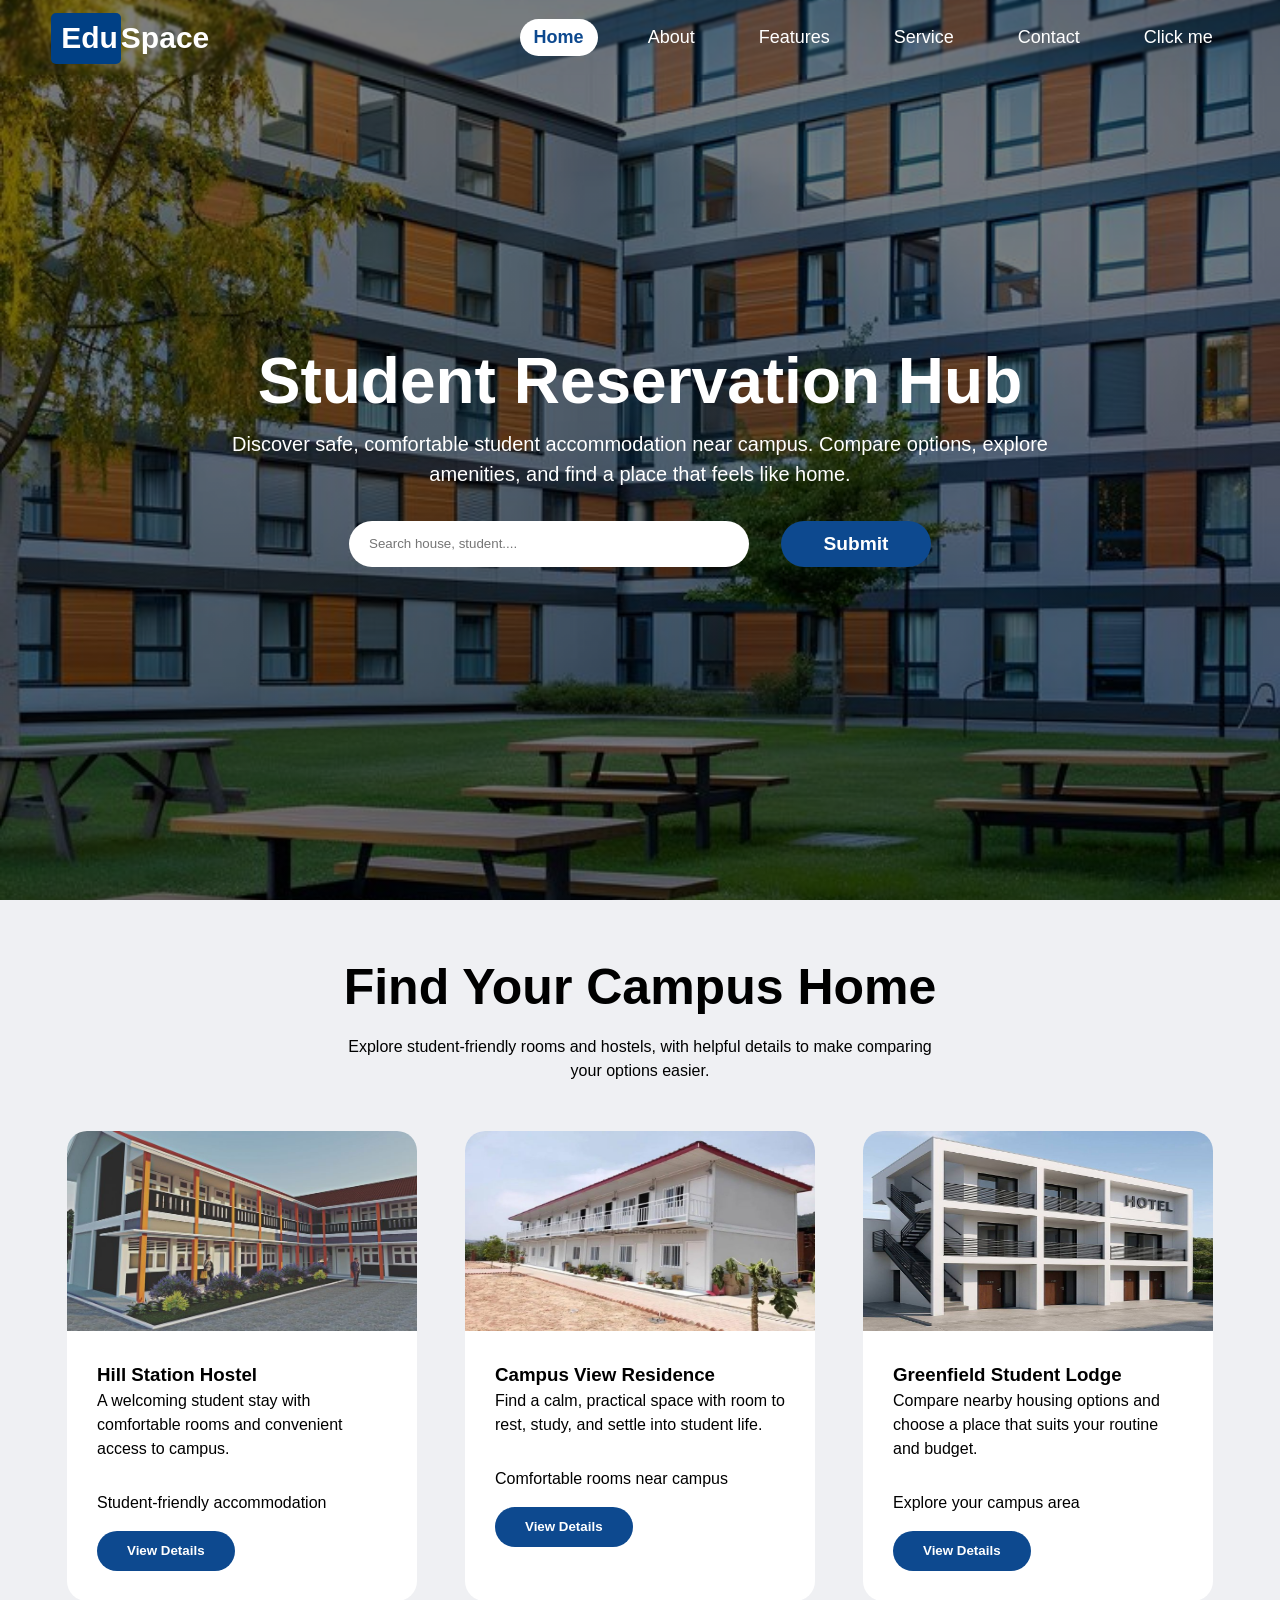
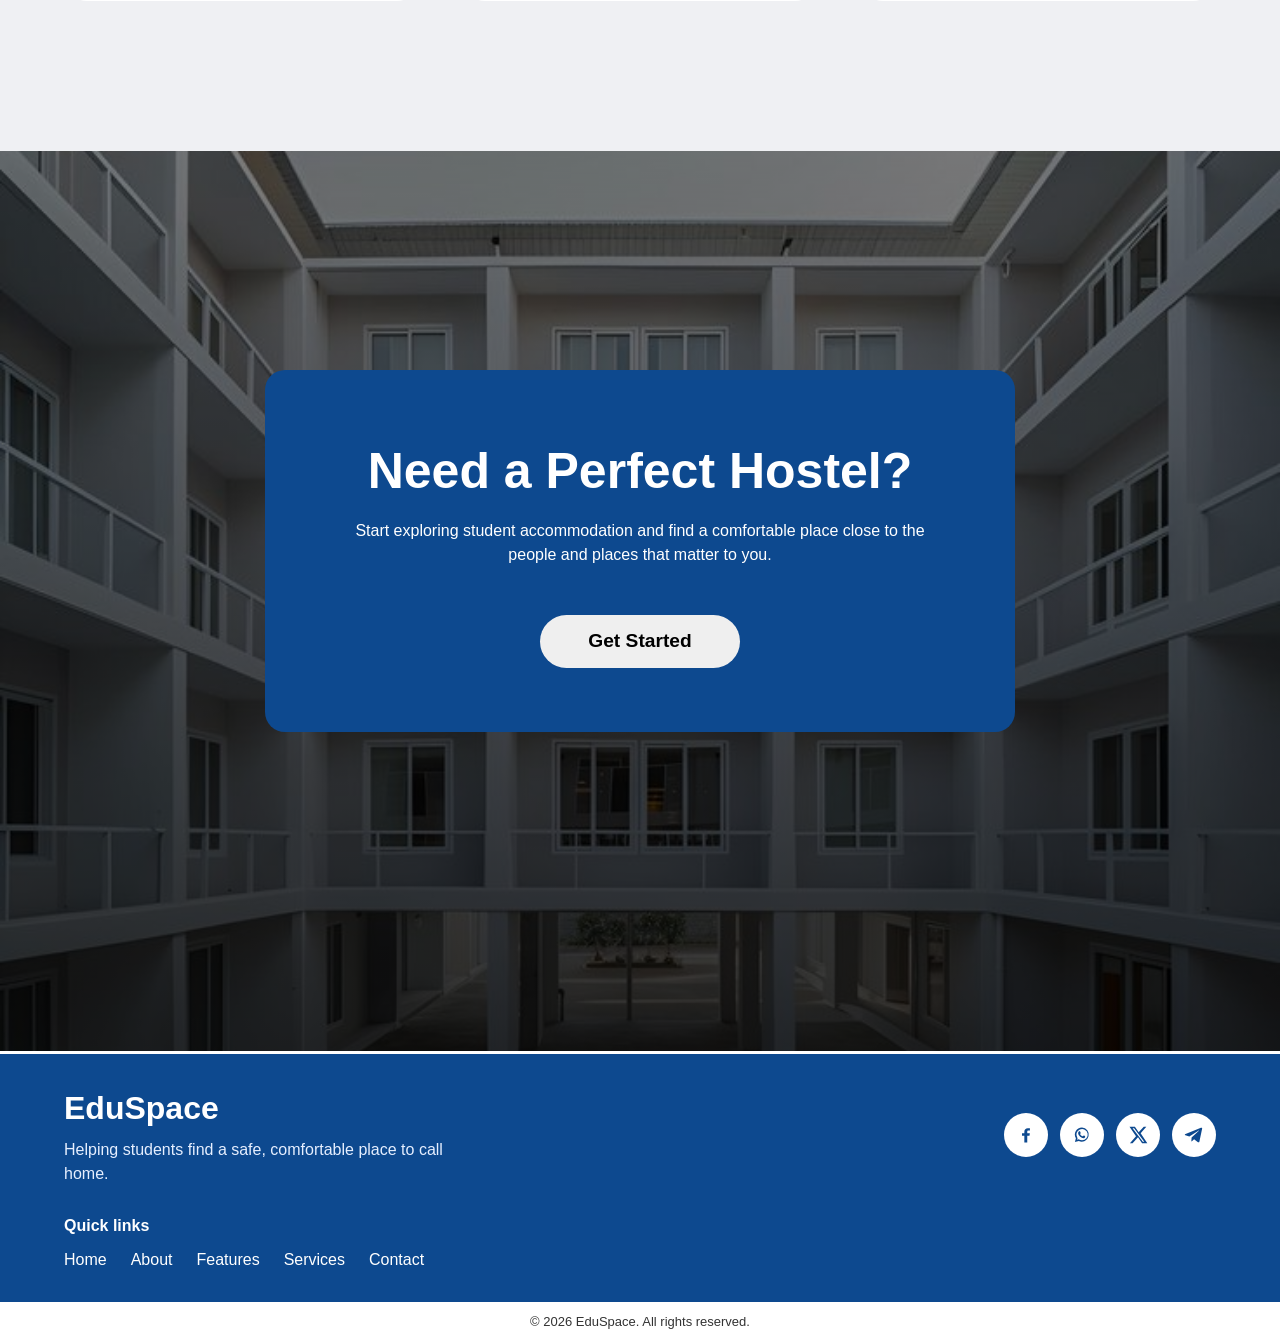
==== commit bd77982b: "add License" ====
--- a/index.html
+++ b/index.html
@@ -9,10 +9,10 @@
     <link rel="stylesheet" href="/styles/responsiveness/home.css" />
     <title>Assignment 1</title>
   </head>
-  <body>
+  <body class="home-page">
     <header>
       <nav>
-        <div class="logo">EduSpace</div>
+        <div class="logo"><span class="logo-half">Edu</span>Space</div>
         <!-- <div class="logo"><a href="./index.html">EduSpace</a></div> -->
         <input class="menu-checkbox" type="checkbox" id="menu-toggle" />
         <label
@@ -26,11 +26,13 @@
         </label>
 
         <ul>
-          <li><a href="index.html">Home</a></li>
+          <li><a href="index.html" aria-current="page">Home</a></li>
           <li><a href="/pages/about.html">About</a></li>
           <li><a href="/pages/features.html">Features</a></li>
           <li><a href="/pages/services.html">Service</a></li>
           <li><a href="/pages/contact.html">Contact</a></li>
+
+          <li><a href="rex.html">Click me</a></li>
         </ul>
       </nav>
     </header>
@@ -146,7 +148,7 @@
             </div>
             <div class="card-bottom-content">
               <div class="card-header">
-                <h3 class="h3-text">Hill Station Hostel</h3>
+                <h3 class="h3-text">Campus View Residence</h3>
               </div>
               <div class="card-par">
                 <p>
@@ -167,7 +169,7 @@
             </div>
             <div class="card-bottom-content">
               <div class="card-header">
-                <h3 class="h3-text">Hill Station Hostel</h3>
+                <h3 class="h3-text">Greenfield Student Lodge</h3>
               </div>
               <div class="card-par">
                 <p>
--- a/styles/style.css
+++ b/styles/style.css
@@ -41,6 +41,12 @@
   font-size: 30px;
   color: #004085;
 }
+.logo-half {
+  padding: 8px 3px 10px 10px;
+  border-radius: 5px;
+  background-color: #004085;
+}
+
 header nav {
   display: flex;
   align-items: center;
@@ -64,13 +70,26 @@
   text-decoration: none;
   font-size: 18px;
   color: #000;
-}
-header nav ul a:active {
-  font-weight: bold;
-}
-header nav ul a:hover {
-  font-weight: bold;
-  transition: 0.2s ease-in-out;
+  padding: 5px 14px;
+  border-radius: 999px;
+  transition:
+    background-color 0.2s ease,
+    color 0.2s ease;
+}
+header nav ul a:hover,
+header nav ul a:focus-visible {
+  font-weight: bold;
+  background-color: #e8f0fb;
+  color: #004085;
+}
+header nav ul a[aria-current="page"] {
+  background-color: rgb(13, 73, 143);
+  color: #fff;
+  font-weight: bold;
+}
+header nav ul a:focus-visible {
+  outline: 2px solid currentColor;
+  outline-offset: 3px;
 }
 header nav ul li {
   display: flex;
@@ -90,6 +109,81 @@
 
 .menu-toggle {
   display: none;
+}
+
+button {
+  cursor: pointer;
+  transition:
+    transform 0.2s ease,
+    filter 0.2s ease,
+    box-shadow 0.2s ease;
+}
+
+button:hover {
+  transform: translateY(-2px);
+  filter: brightness(0.9);
+  box-shadow: 0 6px 14px rgba(0, 0, 0, 0.18);
+}
+
+button:active {
+  transform: translateY(0);
+  filter: brightness(0.82);
+  box-shadow: none;
+}
+
+button:focus-visible {
+  outline: 3px solid rgba(13, 73, 143, 0.4);
+  outline-offset: 3px;
+}
+
+.home-page header {
+  z-index: 2;
+}
+
+.home-page header nav {
+  /* background-color: rgba(0, 0, 0, 0.28); */
+  background-color: transparent;
+  backdrop-filter: blur(1px);
+}
+.home-page header .logo,
+.home-page header nav ul a {
+  color: #fff;
+}
+
+.home-page header nav ul a:hover,
+.home-page header nav ul a:focus-visible {
+  background-color: rgba(255, 255, 255, 0.18);
+  color: #fff;
+}
+
+.home-page header nav ul a[aria-current="page"] {
+  background-color: #fff;
+  color: rgb(13, 73, 143);
+}
+
+.interior-page header {
+  z-index: 2;
+}
+
+.interior-page header nav {
+  background-color: transparent;
+  backdrop-filter: blur(1px);
+}
+
+.interior-page header .logo,
+.interior-page header nav ul a {
+  color: #fff;
+}
+
+.interior-page header nav ul a:hover,
+.interior-page header nav ul a:focus-visible {
+  background-color: rgba(255, 255, 255, 0.18);
+  color: #fff;
+}
+
+.interior-page header nav ul a[aria-current="page"] {
+  background-color: #fff;
+  color: rgb(13, 73, 143);
 }
 
 /* HERO SECTION */
@@ -485,7 +579,6 @@
   border-radius: 6px;
   cursor: pointer;
   align-self: flex-start;
-  transition: background 0.2s ease;
 }
 
 .close-btn:hover {
--- a/styles/responsiveness/large_screen.css
+++ b/styles/responsiveness/large_screen.css
@@ -1,12 +1,12 @@
 @media (max-width: 900px) {
   header {
-    position: relative;
+    position: absolute;
+    z-index: 2;
   }
 
   header nav {
-    flex-direction: column;
-    padding-top: 1rem;
-    padding-bottom: 1rem;
+    flex-direction: row;
+    padding: 0.75rem clamp(1rem, 4vw, 2rem);
   }
 
   .hero {
@@ -14,8 +14,12 @@
     min-height: 100vh;
   }
 
-  .bg-layer {
+  .hero .bg-layer {
     padding: 5rem 1rem 4rem;
+  }
+
+  .contact-hero {
+    min-height: 30vh;
   }
 
   .listing-card-container {
--- a/styles/responsiveness/small_screen.css
+++ b/styles/responsiveness/small_screen.css
@@ -24,9 +24,17 @@
       opacity 0.2s ease;
   }
 
+  .interior-page .menu-toggle span {
+    background-color: #fff;
+  }
+
   .menu-checkbox:focus-visible + .menu-toggle {
     outline: 2px solid rgb(13, 73, 143);
     outline-offset: 3px;
+  }
+
+  .interior-page .menu-checkbox:focus-visible + .menu-toggle {
+    outline-color: #fff;
   }
 
   .menu-checkbox:checked + .menu-toggle span:first-child {
--- a/styles/responsiveness/home.css
+++ b/styles/responsiveness/home.css
@@ -1,3 +1,23 @@
+@media (max-width: 900px) {
+  .home-page header {
+    position: absolute;
+  }
+
+  .home-page header nav {
+    flex-direction: row;
+    padding: 0.75rem clamp(1rem, 4vw, 2rem);
+  }
+
+  .home-page .hero {
+    min-height: 100vh;
+    height: auto;
+  }
+
+  .home-page .bg-layer {
+    padding: 6rem 1rem 4rem;
+  }
+}
+
 @media (max-width: 900px) {
   .hero-content {
     padding: 2rem 1rem;
@@ -22,6 +42,29 @@
 }
 
 @media (max-width: 650px) {
+  .home-page header {
+    position: absolute;
+  }
+
+  .home-page header nav {
+    display: grid;
+    grid-template-columns: 1fr auto;
+    flex-direction: row;
+    align-items: center;
+  }
+
+  .home-page header nav ul {
+    grid-column: 1 / -1;
+  }
+
+  .home-page header nav ul a {
+    padding: 0.75rem 1rem;
+  }
+
+  .home-page .bg-layer {
+    padding-top: 7rem;
+  }
+
   .hero {
     min-height: 80vh;
   }
